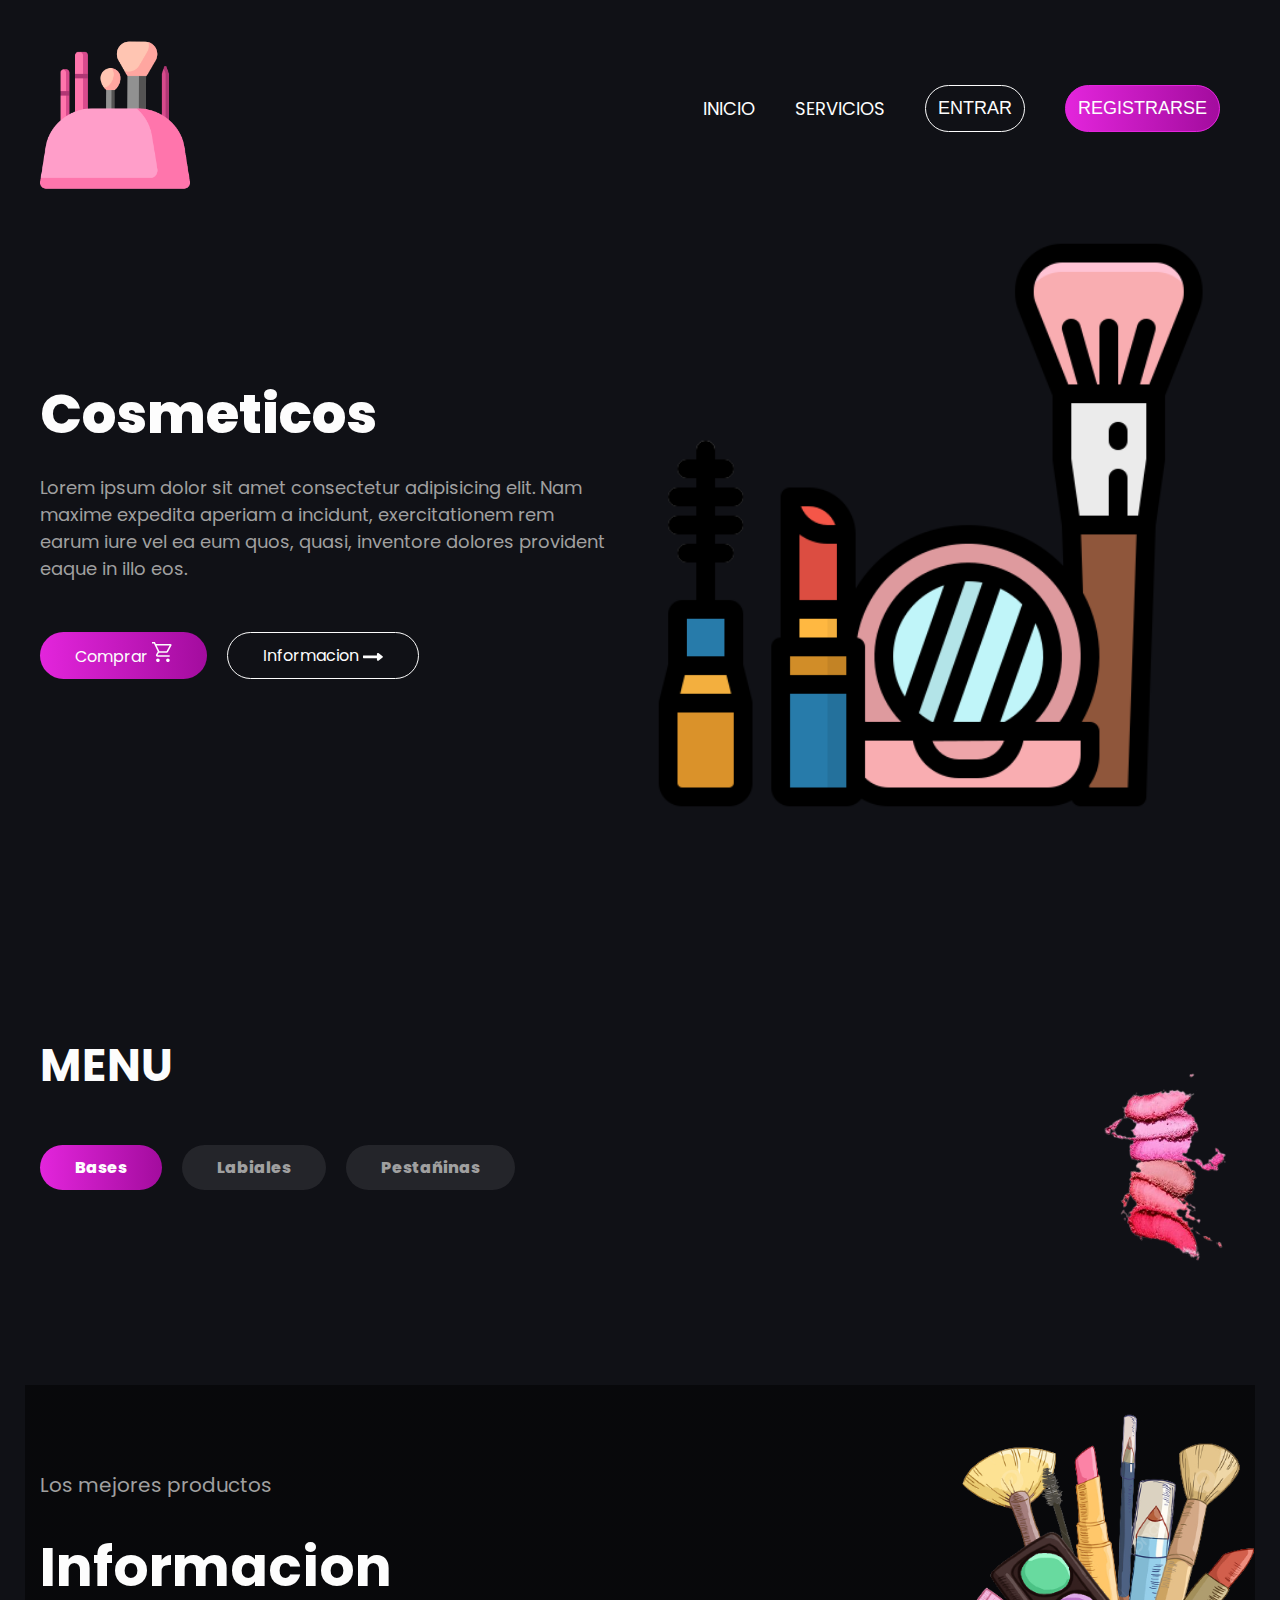
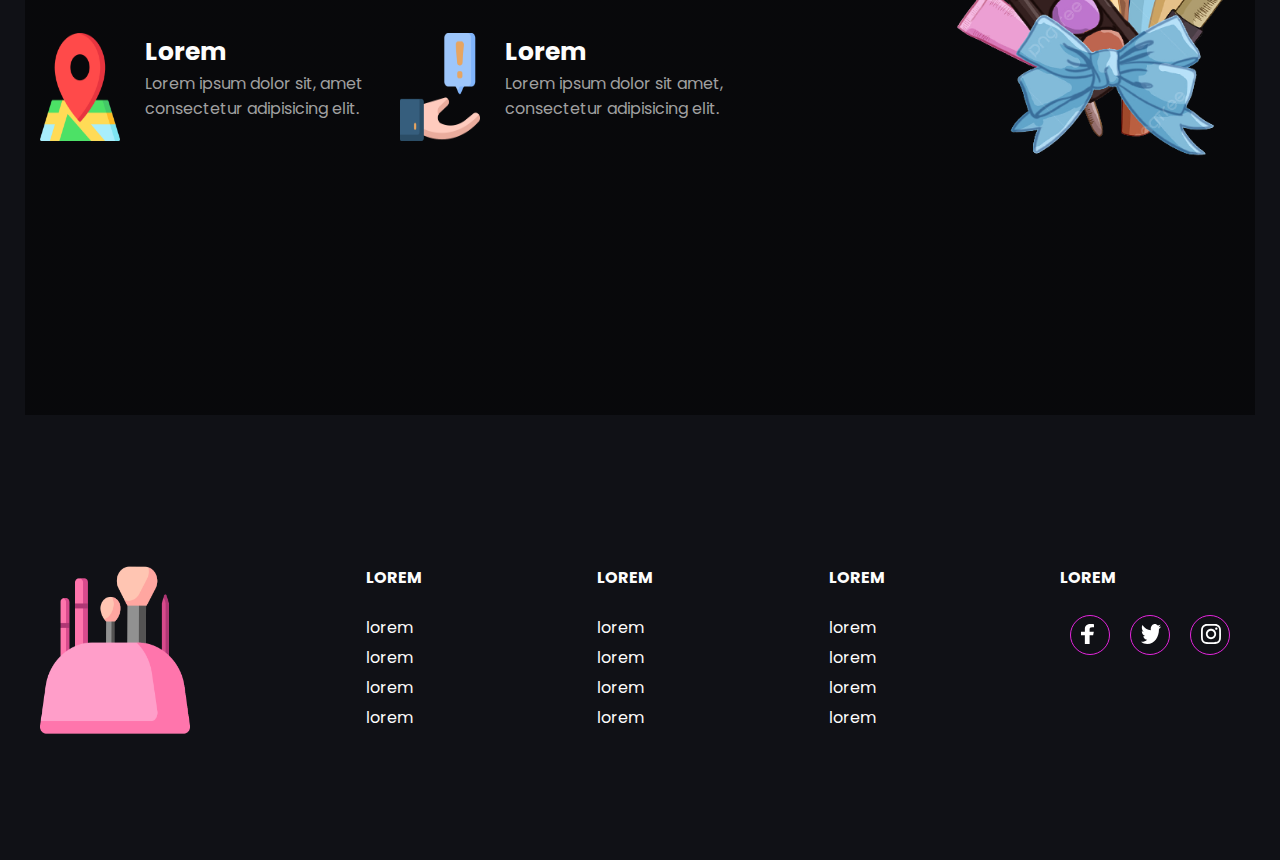
==== index.html @ 81148e4e "Cambio de carpetas" ====
<!DOCTYPE html>
<html lang="en">
<head>
    <meta charset="UTF-8">
    <meta http-equiv="X-UA-Compatible" content="IE=edge">
    <meta name="viewport" content="width=device-width, initial-scale=1.0">
    <link rel="stylesheet" href="css/style.css">
    <link rel="shortcut icon" href="img/icono.ico" type="image/x-icon">
    <title>Cosmeticos</title>
</head>
<body>
    <header>
        <div class="menu container">
            <a href="#"><img src="img/logo.png" class="logo" alt="logo"></a>
            <input type="checkbox" id="menu"/>
            <label for="menu"><img src="img/menu.png" class="menu-icono" alt=""></label>
            <nav class="navbar">
                <ul>
                    <li><a href="#">Inicio</a></li>
                    <li><a href="#">Servicios</a></li>
                    <li><a href="#"><button class="entrar">Entrar</button></a></li>
                    <li><a href="#"></a><button class="registro">Registrarse</button></a></li>
                    <!--
                    <li><a href="#">Productos</a></li>
                    <li><a href="#">Contacto</a></l
                    -->
                    
                </ul>
            </nav>
        </div>

        <div class="header-content container">
            <div class="header-txt">
                <h1>Cosmeticos</h1>
                <p>
                    Lorem ipsum dolor sit amet consectetur adipisicing elit. 
                    Nam maxime expedita aperiam a incidunt, exercitationem rem earum iure vel ea eum quos, quasi, 
                    inventore dolores provident eaque in illo eos.
                </p>
                <div class="botones">
                    <a href="#" class="btn-1">Comprar <img class="icon" src="img/car.svg" alt="icon"></a>
                    <a href="#" class="btn-2">Informacion <img class="icon" src="img/arrow.svg" alt="icon"></a>
                </div>
            </div>

            <div class="header-img">
                <img src="img/img-1.png" class="principal" alt="principal">
            </div>
        </div>
    </header>

    <main class="product-menu">

        <div class="container">

            <div class="product">

                <h2 class="title">Menu</h2>
                <!--hoja-->
                <img class="sombras" src="img/sombras.png" alt=""> 

            </div>

            <div class="menu-nav">
                <div id="pro1" class="tab active">Bases</div>
                <div id="pro2" class="tab">Labiales</div>
                <div id="pro3" class="tab">Pestañinas</div>
            </div>

            <div class="pro1 tab-content">
                <div class="box-container-1">

                    <div class="box-1">
                        <div class="image">
                            <img src="img/base.png" alt="">
                        </div>
                        <div class="content">
                            <h3>Base</h3>
                            <p>Lorem ipsum, dolor sit amet consectetur adipisicing elit. Culpa, fugiat nulla corrupti reprehenderit minima exercitationem excepturi omnis asperiores necessitatibus, optio unde quos magni neque eum est aspernatur dignissimos consequatur ipsum!

                            </p>
                            <div class="icons">
                                <span class="price">$15.00</span>
                                <span class="buy"><img src="img/car.svg" alt=""></span>
                            </div>
                        </div>
                    </div>

                    <div class="box-1">
                        <div class="image">
                            <img src="img/base.png" alt="">
                        </div>
                        <div class="content">
                            <h3>Base</h3>
                            <p>Lorem ipsum, dolor sit amet consectetur adipisicing elit. Culpa, fugiat nulla corrupti reprehenderit minima exercitationem excepturi omnis asperiores necessitatibus, optio unde quos magni neque eum est aspernatur dignissimos consequatur ipsum!

                            </p>
                            <div class="icons">
                                <span class="price">$15.00</span>
                                <span class="buy"><img src="img/car.svg" alt=""></span>
                            </div>
                        </div>
                    </div>

                    <div class="box-1">
                        <div class="image">
                            <img src="img/base.png" alt="">
                        </div>
                        <div class="content">
                            <h3>Base</h3>
                            <p>Lorem ipsum, dolor sit amet consectetur adipisicing elit. Culpa, fugiat nulla corrupti reprehenderit minima exercitationem excepturi omnis asperiores necessitatibus, optio unde quos magni neque eum est aspernatur dignissimos consequatur ipsum!

                            </p>
                            <div class="icons">
                                <span class="price">$15.00</span>
                                <span class="buy"><img src="img/car.svg" alt=""></span>
                            </div>
                        </div>
                    </div>

                    <div class="box-1">
                        <div class="image">
                            <img src="img/base.png" alt="">
                        </div>
                        <div class="content">
                            <h3>Base</h3>
                            <p>Lorem ipsum, dolor sit amet consectetur adipisicing elit. Culpa, fugiat nulla corrupti reprehenderit minima exercitationem excepturi omnis asperiores necessitatibus, optio unde quos magni neque eum est aspernatur dignissimos consequatur ipsum!

                            </p>
                            <div class="icons">
                                <span class="price">$15.00</span>
                                <span class="buy"><img src="img/car.svg" alt=""></span>
                            </div>
                        </div>
                    </div>

                    <div class="box-1">
                        <div class="image">
                            <img src="img/base.png" alt="">
                        </div>
                        <div class="content">
                            <h3>Base</h3>
                            <p>Lorem ipsum, dolor sit amet consectetur adipisicing elit. Culpa, fugiat nulla corrupti reprehenderit minima exercitationem excepturi omnis asperiores necessitatibus, optio unde quos magni neque eum est aspernatur dignissimos consequatur ipsum!

                            </p>
                            <div class="icons">
                                <span class="price">$15.00</span>
                                <span class="buy"><img src="img/car.svg" alt=""></span>
                            </div>
                        </div>
                    </div>

                    <div class="box-1">
                        <div class="image">
                            <img src="img/base.png" alt="">
                        </div>
                        <div class="content">
                            <h3>Base</h3>
                            <p>Lorem ipsum, dolor sit amet consectetur adipisicing elit. Culpa, fugiat nulla corrupti reprehenderit minima exercitationem excepturi omnis asperiores necessitatibus, optio unde quos magni neque eum est aspernatur dignissimos consequatur ipsum!

                            </p>
                            <div class="icons">
                                <span class="price">$15.00</span>
                                <span class="buy"><img src="img/car.svg" alt=""></span>
                            </div>
                        </div>
                    </div>

                    <div class="box-1">
                        <div class="image">
                            <img src="img/base.png" alt="">
                        </div>
                        <div class="content">
                            <h3>Base</h3>
                            <p>Lorem ipsum, dolor sit amet consectetur adipisicing elit. Culpa, fugiat nulla corrupti reprehenderit minima exercitationem excepturi omnis asperiores necessitatibus, optio unde quos magni neque eum est aspernatur dignissimos consequatur ipsum!

                            </p>
                            <div class="icons">
                                <span class="price">$15.00</span>
                                <span class="buy"><img src="img/car.svg" alt=""></span>
                            </div>
                        </div>
                    </div>

                    <div class="box-1">
                        <div class="image">
                            <img src="img/base.png" alt="">
                        </div>
                        <div class="content">
                            <h3>Base</h3>
                            <p>Lorem ipsum, dolor sit amet consectetur adipisicing elit. Culpa, fugiat nulla corrupti reprehenderit minima exercitationem excepturi omnis asperiores necessitatibus, optio unde quos magni neque eum est aspernatur dignissimos consequatur ipsum!

                            </p>
                            <div class="icons">
                                <span class="price">$15.00</span>
                                <span class="buy"><img src="img/car.svg" alt=""></span>
                            </div>
                        </div>
                    </div>

                    <div class="box-1">
                        <div class="image">
                            <img src="img/base.png" alt="">
                        </div>
                        <div class="content">
                            <h3>Base</h3>
                            <p>Lorem ipsum, dolor sit amet consectetur adipisicing elit. Culpa, fugiat nulla corrupti reprehenderit minima exercitationem excepturi omnis asperiores necessitatibus, optio unde quos magni neque eum est aspernatur dignissimos consequatur ipsum!

                            </p>
                            <div class="icons">
                                <span class="price">$15.00</span>
                                <span class="buy"><img src="img/car.svg" alt=""></span>
                            </div>
                        </div>
                    </div>
                </div>
                <div class="load-more-center">
                    <div class="load-more" id="load-more-1">Cargar Mas</div>
                </div>
            </div>

            <div class="pro2 tab-content">
                <div class="box-container-2">
                    <div class="box-2">
                        <div class="image">
                            <img src="img/labial.png" alt="">
                        </div>
                        <div class="content">
                            <h3>Base</h3>
                            <p>Lorem</p>
                            <div class="icons">
                                <span class="price">115.00</span>
                                <span class="buy"><img src="img/car.svg" alt=""></span>
                            </div>
                        </div>
                    </div>

                    <div class="box-2">
                        <div class="image">
                            <img src="img/labial.png" alt="">
                        </div>
                        <div class="content">
                            <h3>Base</h3>
                            <p>Lorem</p>
                            <div class="icons">
                                <span class="price">115.00</span>
                                <span class="buy"><img src="img/car.svg" alt=""></span>
                            </div>
                        </div>
                    </div>

                    <div class="box-2">
                        <div class="image">
                            <img src="img/labial.png" alt="">
                        </div>
                        <div class="content">
                            <h3>Base</h3>
                            <p>Lorem</p>
                            <div class="icons">
                                <span class="price">115.00</span>
                                <span class="buy"><img src="img/car.svg" alt=""></span>
                            </div>
                        </div>
                    </div>

                    <div class="box-2">
                        <div class="image">
                            <img src="img/labial.png" alt="">
                        </div>
                        <div class="content">
                            <h3>Base</h3>
                            <p>Lorem</p>
                            <div class="icons">
                                <span class="price">115.00</span>
                                <span class="buy"><img src="img/car.svg" alt=""></span>
                            </div>
                        </div>
                    </div>

                    <div class="box-2">
                        <div class="image">
                            <img src="img/labial.png" alt="">
                        </div>
                        <div class="content">
                            <h3>Base</h3>
                            <p>Lorem</p>
                            <div class="icons">
                                <span class="price">115.00</span>
                                <span class="buy"><img src="img/car.svg" alt=""></span>
                            </div>
                        </div>
                    </div>

                    <div class="box-2">
                        <div class="image">
                            <img src="img/labial.png" alt="">
                        </div>
                        <div class="content">
                            <h3>Base</h3>
                            <p>Lorem</p>
                            <div class="icons">
                                <span class="price">115.00</span>
                                <span class="buy"><img src="img/car.svg" alt=""></span>
                            </div>
                        </div>
                    </div>

                    <div class="box-2">
                        <div class="image">
                            <img src="img/labial.png" alt="">
                        </div>
                        <div class="content">
                            <h3>Base</h3>
                            <p>Lorem</p>
                            <div class="icons">
                                <span class="price">115.00</span>
                                <span class="buy"><img src="img/car.svg" alt=""></span>
                            </div>
                        </div>
                    </div>

                    <div class="box-2">
                        <div class="image">
                            <img src="img/labial.png" alt="">
                        </div>
                        <div class="content">
                            <h3>Base</h3>
                            <p>Lorem</p>
                            <div class="icons">
                                <span class="price">115.00</span>
                                <span class="buy"><img src="img/car.svg" alt=""></span>
                            </div>
                        </div>
                    </div>

                    <div class="box-2">
                        <div class="image">
                            <img src="img/labial.png" alt="">
                        </div>
                        <div class="content">
                            <h3>Base</h3>
                            <p>Lorem</p>
                            <div class="icons">
                                <span class="price">115.00</span>
                                <span class="buy"><img src="img/car.svg" alt=""></span>
                            </div>
                        </div>
                    </div>

                </div>
                <div class="load-more-center">
                    <div class="load-more" id="load-more-2">Cargar Mas</div>
                </div>
            </div>

            <div class="pro3 tab-content">
                <div class="box-container-3">
                    <div class="box-3">
                        <div class="image">
                            <img src="img/pestanina.png" alt="">
                        </div>
                        <div class="content">
                            <h3>Base</h3>
                            <p>Lorem</p>
                            <div class="icons">
                                <span class="price">115.00</span>
                                <span class="buy"><img src="img/car.svg" alt=""></span>
                            </div>
                        </div>
                    </div>

                    <div class="box-3">
                        <div class="image">
                            <img src="img/pestanina.png" alt="">
                        </div>
                        <div class="content">
                            <h3>Base</h3>
                            <p>Lorem</p>
                            <div class="icons">
                                <span class="price">115.00</span>
                                <span class="buy"><img src="img/car.svg" alt=""></span>
                            </div>
                        </div>
                    </div>

                    <div class="box-3">
                        <div class="image">
                            <img src="img/pestanina.png" alt="">
                        </div>
                        <div class="content">
                            <h3>Base</h3>
                            <p>Lorem</p>
                            <div class="icons">
                                <span class="price">115.00</span>
                                <span class="buy"><img src="img/car.svg" alt=""></span>
                            </div>
                        </div>
                    </div>

                    <div class="box-3">
                        <div class="image">
                            <img src="img/pestanina.png" alt="">
                        </div>
                        <div class="content">
                            <h3>Base</h3>
                            <p>Lorem</p>
                            <div class="icons">
                                <span class="price">115.00</span>
                                <span class="buy"><img src="img/car.svg" alt=""></span>
                            </div>
                        </div>
                    </div>

                    <div class="box-3">
                        <div class="image">
                            <img src="img/pestanina.png" alt="">
                        </div>
                        <div class="content">
                            <h3>Base</h3>
                            <p>Lorem</p>
                            <div class="icons">
                                <span class="price">115.00</span>
                                <span class="buy"><img src="img/car.svg" alt=""></span>
                            </div>
                        </div>
                    </div>

                    <div class="box-3">
                        <div class="image">
                            <img src="img/pestanina.png" alt="">
                        </div>
                        <div class="content">
                            <h3>Base</h3>
                            <p>Lorem</p>
                            <div class="icons">
                                <span class="price">115.00</span>
                                <span class="buy"><img src="img/car.svg" alt=""></span>
                            </div>
                        </div>
                    </div>

                    <div class="box-3">
                        <div class="image">
                            <img src="img/pestanina.png" alt="">
                        </div>
                        <div class="content">
                            <h3>Base</h3>
                            <p>Lorem</p>
                            <div class="icons">
                                <span class="price">115.00</span>
                                <span class="buy"><img src="img/car.svg" alt=""></span>
                            </div>
                        </div>
                    </div>

                    <div class="box-3">
                        <div class="image">
                            <img src="img/pestanina.png" alt="">
                        </div>
                        <div class="content">
                            <h3>Base</h3>
                            <p>Lorem</p>
                            <div class="icons">
                                <span class="price">115.00</span>
                                <span class="buy"><img src="img/car.svg" alt=""></span>
                            </div>
                        </div>
                    </div>

                    <div class="box-3">
                        <div class="image">
                            <img src="img/pestanina.png" alt="">
                        </div>
                        <div class="content">
                            <h3>Base</h3>
                            <p>Lorem</p>
                            <div class="icons">
                                <span class="price">115.00</span>
                                <span class="buy"><img src="img/car.svg" alt=""></span>
                            </div>
                        </div>
                    </div>
                </div>

                <div class="load-more-center">
                    <div class="load-more" id="load-more-3">Cargar Mas</div>
                </div>

            </div>
        </div>
    </main>
    <section class="info">

        <div class="info-content container">

            <div class="info-txt">
                <p>Los mejores productos</p>
                <h2>Informacion</h2>

                <div class="info-sec">
                    
                    <div class="info-1">
                        <img class="img-info" src="img/mapa.png" alt="">
                        <div class="info-2">
                            <h3>Lorem</h3>
                            <p>Lorem ipsum dolor sit, amet consectetur adipisicing elit.</p>
                        </div>
                    </div>

                    <div class="info-1">
                        <img class="img-info" src="img/informacion.png" alt="">
                        <div class="info-2">
                            <h3>Lorem</h3>
                            <p>Lorem ipsum dolor sit amet, consectetur adipisicing elit. </p>
                        </div>
                    </div>
                </div>

            </div>

            <div class="info-img">
                <img src="img/info.png" alt="">

            </div>
        </div>

    </section>

    <footer class="footer container">

         <img class="logo-2" src="img/logo.png" alt="">

        <div class="links">
            <h4>Lorem</h4>
            <ul>
                <li><a href="#">lorem</a></li>
                <li><a href="#">lorem</a></li>
                <li><a href="#">lorem</a></li>
                <li><a href="#">lorem</a></li>
            </ul>
        </div>

        <div class="links">
            <h4>Lorem</h4>
            <ul>
                <li><a href="#">lorem</a></li>
                <li><a href="#">lorem</a></li>
                <li><a href="#">lorem</a></li>
                <li><a href="#">lorem</a></li>
            </ul>
        </div>

        <div class="links">
            <h4>Lorem</h4>
            <ul>
                <li><a href="#">lorem</a></li>
                <li><a href="#">lorem</a></li>
                <li><a href="#">lorem</a></li>
                <li><a href="#">lorem</a></li>
            </ul>
        </div>

        <div class="links">
            <h4>Lorem</h4>

            <div class="socials">
                <a href="#">
                    <div class="social">
                        <img src="img/s1.svg" alt="">
                    </div>
                </a>
                <a href="#">
                    <div class="social">
                        <img src="img/s2.svg" alt="">
                    </div>
                </a>
                <a href="#">
                    <div class="social">
                        <img src="img/s3.svg" alt="">
                    </div>
                </a>
            </div>
        </div>

    </footer>
    
    <script src="script.js"></script>
</body>
</html>
---- css/style.css ----
@import url('https://fonts.googleapis.com/css2?family=Poppins:wght@400;500;600;700;800&display=swap');

*{
    margin:0;
    padding: 0;
    box-sizing: border-box;
    text-decoration: none;
}

body{
    font-family: 'Poppins', sans-serif;
    background-color: #101116;
    margin: 25px;
}
header {
    background-image: url(img/bg.jpg);
    background-position: center center;
    background-repeat: no-repeat;
    background-size: cover;
}

.container {
    max-width: 1200px;
    margin: 0 auto;
}

.menu {
    position: absolute;
    top: 20px;
    left: 0;
    right: 0;
    display: flex;
    align-items: center;
    justify-content: space-between;
    z-index: 1000;
}

.logo {
    width: 150px;
    margin-top: 20px;
}

.menu .navbar ul {
    display: flex;
    align-items: center;
    list-style: none;
}

.menu .navbar ul li {
    padding: 20px;
    position: relative;
    float: left;
}

.menu .navbar ul li a {
    font-size: 18px;
    color: #fdfdfd;
    display: block;
    text-transform: uppercase;
}

.entrar{
    background-color: transparent;
    border: 1px solid #fdfdfd;
    color: #fdfdfd;
    font-size:  18px;
    padding: 12px;
    border-radius: 25px;
    text-transform: uppercase;
}

.entrar:hover{
    border: 1px solid #e325dc;
    cursor: pointer;
}
.registro {
    background:linear-gradient(90deg, #e325dc 0%, #a30c9e 100%);;
    border: 1px solid #e325dc;
    color: #fdfdfd;
    font-size:  18px;
    padding: 12px;
    border-radius: 25px;
    text-transform: uppercase;
}

.registro:hover{
    color: #334;
    cursor: pointer;
    background: linear-gradient(90deg, #8d1a89 0%, #f8b2f6);
}

.registro {
    background-color: #e325dc;
    border: 1px solid #e325dc;
    color: #fdfdfd;
    font-size:  18px;
    padding: 12px;
    border-radius: 25px;
    text-transform: uppercase;
}

.menu .navbar ul li a:hover {
    color:  #e325dc;
}

#menu {
    display: none;
}

.menu-icono {
    width: 25px;
}

.menu label {
    cursor: pointer;
    display: none;
}

.header-content {
    display: flex;
    align-items: center;
    padding: 200px 0 150px 0;
}

.header-txt {
    width: 50%;
    padding-right: 25px;
}

.header-txt h1 {
    font-size:55px;
    line-height: 70px;
    font-weight: 800;
    color: #fdfdfd;
    margin-bottom: 25px;
}

.header-txt p {
    font-size: 18px;
    color: #a0a0a0;
}

.header-img {
    width: 50%;
}

.principal {
    width: 100%;
}

.botones {
    display: flex;
    margin-top: 50px;
}

.btn-1 {
    display: inline-block;
    background: linear-gradient(90deg, #e325dc 0%, #a30c9e 100%);
    padding: 10px 35px;
    margin-right: 20px;
    color: #fdfdfd;
    border-radius: 25px;
}

.btn-2 {
    display: inline-block;
    border: 1px solid #fdfdfd;
    padding: 10px 35px;
    margin-right: 20px;
    color: #fdfdfd;
    border-radius: 25px;
}

.btn-1:hover {
    background: linear-gradient(90deg, #8d1a89 0%, #f8b2f6);
}

.btn-2:hover{
    border: 1px solid #e325dc;
}

.icon {
    width: 20px;
}

.product-menu{
    padding: 50px 0 150px 0;
}

.title {
    color: #fdfdfd;
    font-size: 45px;
    text-transform: uppercase;
    margin-bottom: 45px;
}

.product {
    display: flex;
    position: relative;
}

.sombras {
    right: 0;
    position:absolute;
    bottom: -130px;
    width: 150px;
    z-index: 10000;
}

.menu-nav {
    display: flex;
    margin-bottom: 45px;
}

.tab {
    margin-right: 20px;
    text-align: center;
    padding: 10px 35px;
    border-radius:25px;
    color: #a0a0a0;
    font-size: 16px;
    font-weight: 800;
    background-color: #24252a;
    cursor: pointer;

}

.tab.active{
    background: linear-gradient(90deg, #e325dc 0%, #a30c9e 100%);
    color: #fdfdfd;
}

.tab .active::after{
    content:"";
    position: absolute;
    width: 100%;
}

.tab-content {
    display: none;
}

.tab-content.visible {
    display: initial;
}

.box-container-1,
.box-container-2,
.box-container-3{
    display: grid;
    grid-template-columns: repeat(auto-fit, minmax(250px, 1fr));
    gap:20px;
}

.box-1,
.box-2,
.box-3{
    background-image: url(img/bg-p.jpg);
    background-position: center center;
    background-repeat: no-repeat;
    background-size: cover;
    padding: 20px;
    border-radius: 5px;
    z-index: 1000;
    box-shadow: 0  5px 10px rgba(0,0,0,0.2);
    display: none;
}

.box-1:nth-child(1),
.box-1:nth-child(2),
.box-1:nth-child(3),
.box-1:nth-child(4){
    display: inline-block;
}

.box-2:nth-child(1),
.box-2:nth-child(2),
.box-2:nth-child(3),
.box-2:nth-child(4){
    display: inline-block;
}

.box-3:nth-child(1),
.box-3:nth-child(2),
.box-3:nth-child(3),
.box-3:nth-child(4){
    display: inline-block;
}

.image {
    margin-bottom: 20px;
    text-align: center;
}

.image img{
    width: 180px;
}

.content h3{
    font-size: 20px;
    color: #fdfdfd;
}

.content p{
    font-size: 15px;
    color: #a0a0a0;
    line-height: 2;
    font-size: 15px;
    padding: 15px 0;
}

.btn {
    display: inline-block;
    padding: 10px 30px;
    border: 1px solid #334;
    color:#334;
    font-size: 16px;
}

.btn:hover{
    background-color: rgb(220, 20, 60);
    border-color: rgb(220, 20, 60);
    color: #fdfdfd;
}

.icons {
    display: flex;
    align-items: center;
    justify-content: space-between;

    margin-top: 20px;
    padding-top: 15px;
    border-top: 1px solid #334;
}

.price {
    font-size: 14px;
    color: #a0a0a0;
}

.buy {
    padding: 1px 15px 00px 15px;
    border-radius: 15px;
    background: linear-gradient(90deg, #95b52c 0%, #586e25 100%);
}

.buy img{
    width: 15px;
}
.load-more-center{
    display: flex;
    justify-content: center;
}

.load-more {
    margin-top: 50px;
    display: inline-block;
    padding: 13px 35px;
    border-radius: 25px;
    border: 1px solid #a0a0a0;
    color: #a0a0a0;
    font-size: 16px;
    cursor: pointer;
}

.load-more:hover{
    background:linear-gradient(90deg, #e325dc 0%, #a30c9e 100%);
    border-color: rgb(220, 20, 60);
    color: #fdfdfd;
}

.info {
    background-image: linear-gradient(rgba(0,0,0,0.5), rgba(0,0,0,0.5)), url(img/bg-info.jpg);
    background-position: center center;
    background-repeat: no-repeat;
    background-size: cover;
    height: 70vh;

}

.info-content {
    display: flex;
    position: relative;
}

.info-txt {
    width: 60%;
    margin-top: 85px;
}

.info-txt h2{
    color: #fdfdfd;
    font-size: 55px;
    margin-bottom: 25px;
}

.info-txt p{
    font-size: 20px;
    color: #a0a0a0;
    margin-bottom: 25px;
}

.info-sec {
    display: flex;
}

.info-1{
    display: flex;
}

.info-1 img {
    width: 80px;
}

.info-2 {
    margin-left: 25px;
}

.info-2 h3 {
    color: #fdfdfd;
    font-size: 25px;
}

.info-2 p {
    color: #a0a0a0;
    font-size: 16px;
}

.img-info{
    width: 10vw;
    height: 12vh;
}

.info-img {
    position: absolute;
    right: -60px;
    top: 0px;
}

.info-img img{
    width: 30vw;
}

.footer {
    padding: 150px 0 100px 0;
    display: flex;
    justify-content: space-between;
}

.logo-2 {
    width: 150px;
}

.links h4 {
    color: #fdfdfd;
    text-transform: uppercase;
    margin-bottom: 25px;
}

.links ul{
    list-style: none;
}

.links ul li a {
    color: #fdfdfd;
    font-size: 16px;
    margin-bottom: 5px;
    display: inline-block;
}

.socials {
    display: flex;
}

.social {
    margin: 0 10px;
    height: 40px;
    width: 40px;
    border: 1px solid #e325dc;
    border-radius: 50%;
}

.social:hover {
    background-color: #a30c9e;
}

.social img {
    margin: 8px 0 0 10px;
}

@media only screen and (max-width: 640px) {

    body {
        margin: 0;
    }

    .menu {
        display: flex;
        justify-content: space-around
    }

    .menu label {
        display: initial;
    }

    .menu .navbar {
        position: absolute;
        top: 100%;
        left: 0;
        right: 0;
        background-color: #e325dc;
        display: none;
    }

    .menu .navbar ul li {
        width: 100%;
    }

    .menu .navbar ul li a:hover {
        color: #a0a0a0;
    }


    #menu:checked ~ .navbar{
        display: initial;
    }

    .header-content{
        flex-direction: column;
        padding: 180px 30px 30px 30px;
    }

    .header-txt{
        width: 100%;
        padding: 0;
        text-align: center;
    }

    .header-txt h1{
        padding-top: 20px;
        font-size: 40px;
    }

    .botones {
        flex-direction: column;
        align-items: center;
    }

    .btn-1{
        margin: 0 0 20px 0;
    }

    .btn-2{
        margin: 0 0 20px 0;
    }
    
    .header-img{
        width: 100%;
        margin-top: 45px;
    }

    .product-menu{
        padding: 30px;
    }

    .product {
        display: flex;
        justify-content: center;
        margin: 0;
        padding: 0;
    }

    .product h2{
        margin: 30px
    }

    .sombras{
        display: none;
    }

    .menu-nav{
        flex-direction: column;
        align-items: center;
        margin-bottom: 30px;
    }

    .tab{
        margin: 10px;
    }

    .box-container{
        grid-template-columns: 1fr;
    }

    .box .image {
        height: 200px;
    }

    .info {
        padding: 30px;
        height: 100vh;
    }

    .info-txt h2{
        font-size: 40px;
    }

    .info-content{
        flex-direction: column;
        align-items: center;
        text-align: center;
    }

    .info-txt{
        width: 100%;
        margin-top: 0;
    }

    .info-txt p {
        margin-bottom: 5px;
    }

    .info-sec{
        flex-direction: column;
        padding: 0px 20px;
    }

    .info-1{
        flex-direction: column;
        align-items: center;
        padding-top: 15px;
    }

    .info-2{
        margin-top: 10px;
        margin-left: 0;
    }

    .info-img img{
        display: none;
    }


    .socials{
        margin-top: 20px;
        justify-content: center;
    }
    .social img{
        margin: 8px 0 0 0;
    }

    .footer {
        padding: 30px;
        flex-direction: column;
        align-items: center;
        text-align: center;
        display: flex;
        flex-wrap: wrap;
    }

    .links h4 {
        margin: 25px 0 10px 0;
    }

}
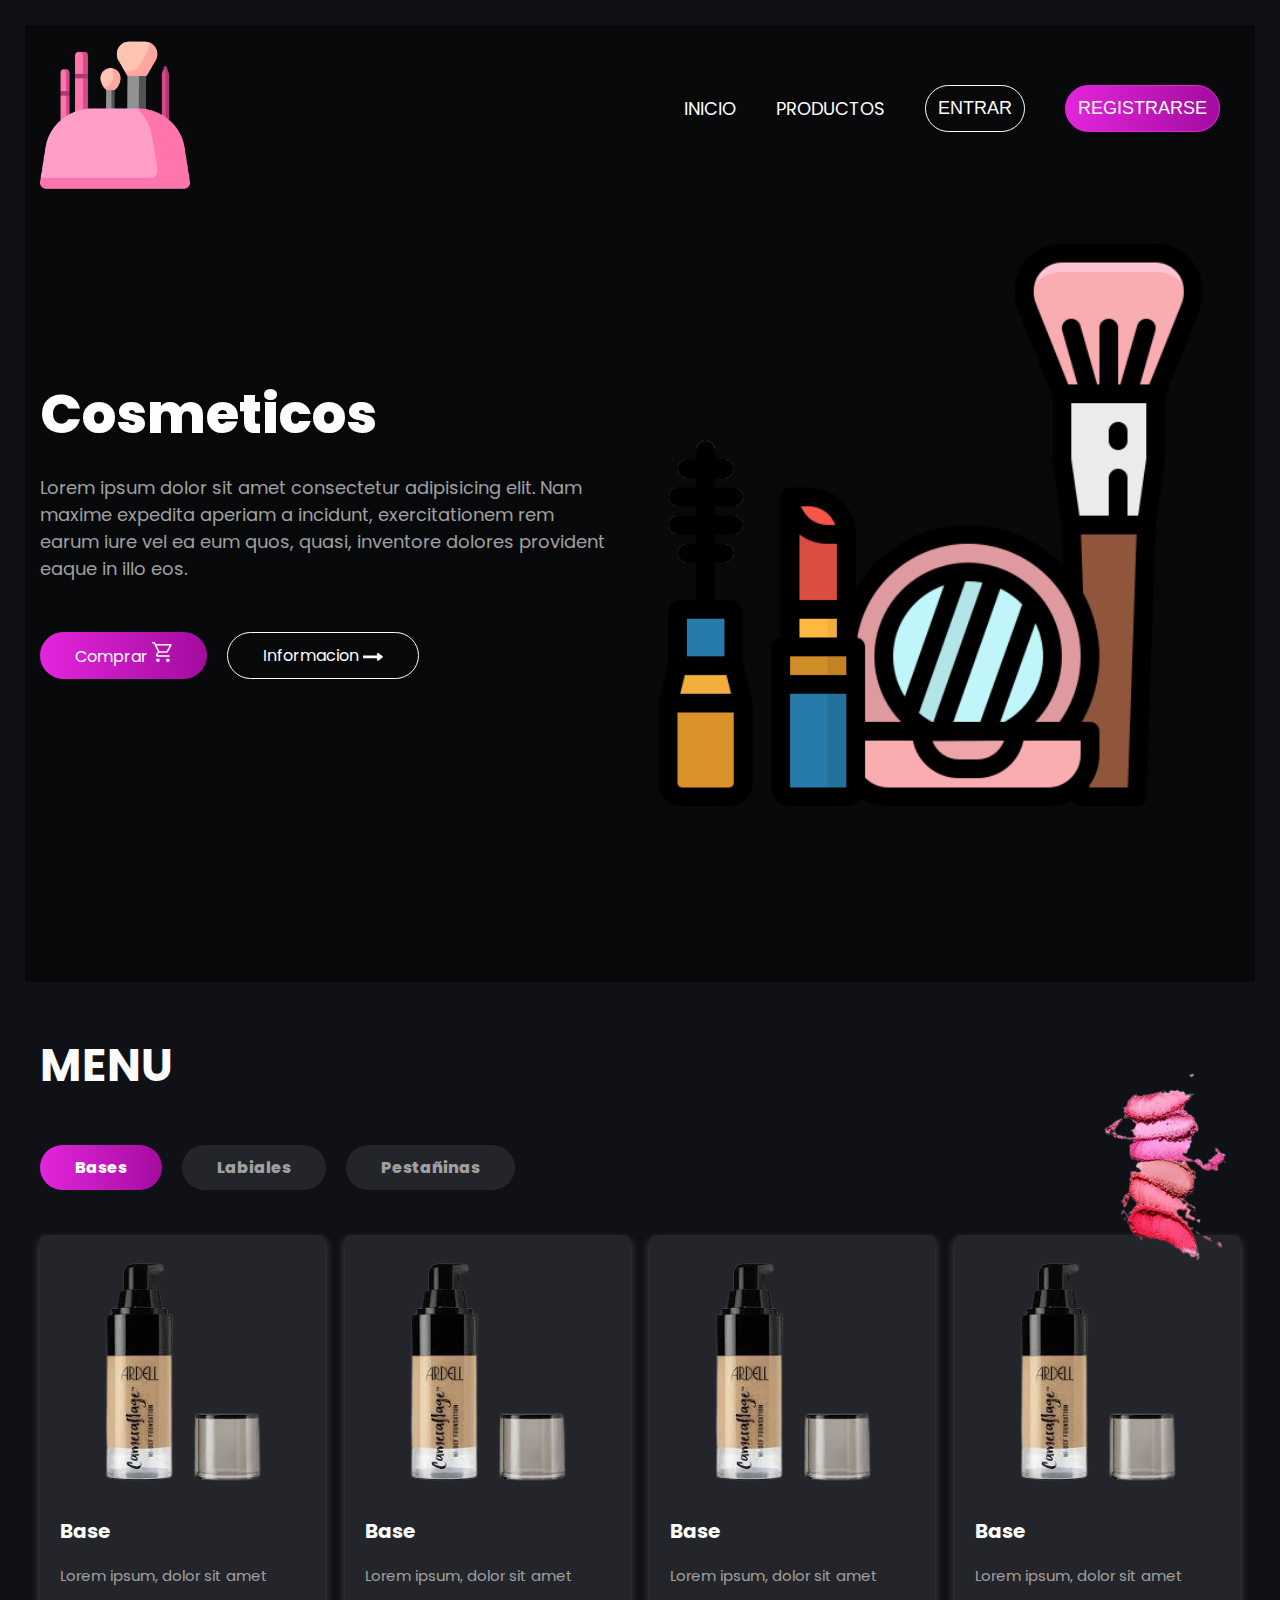
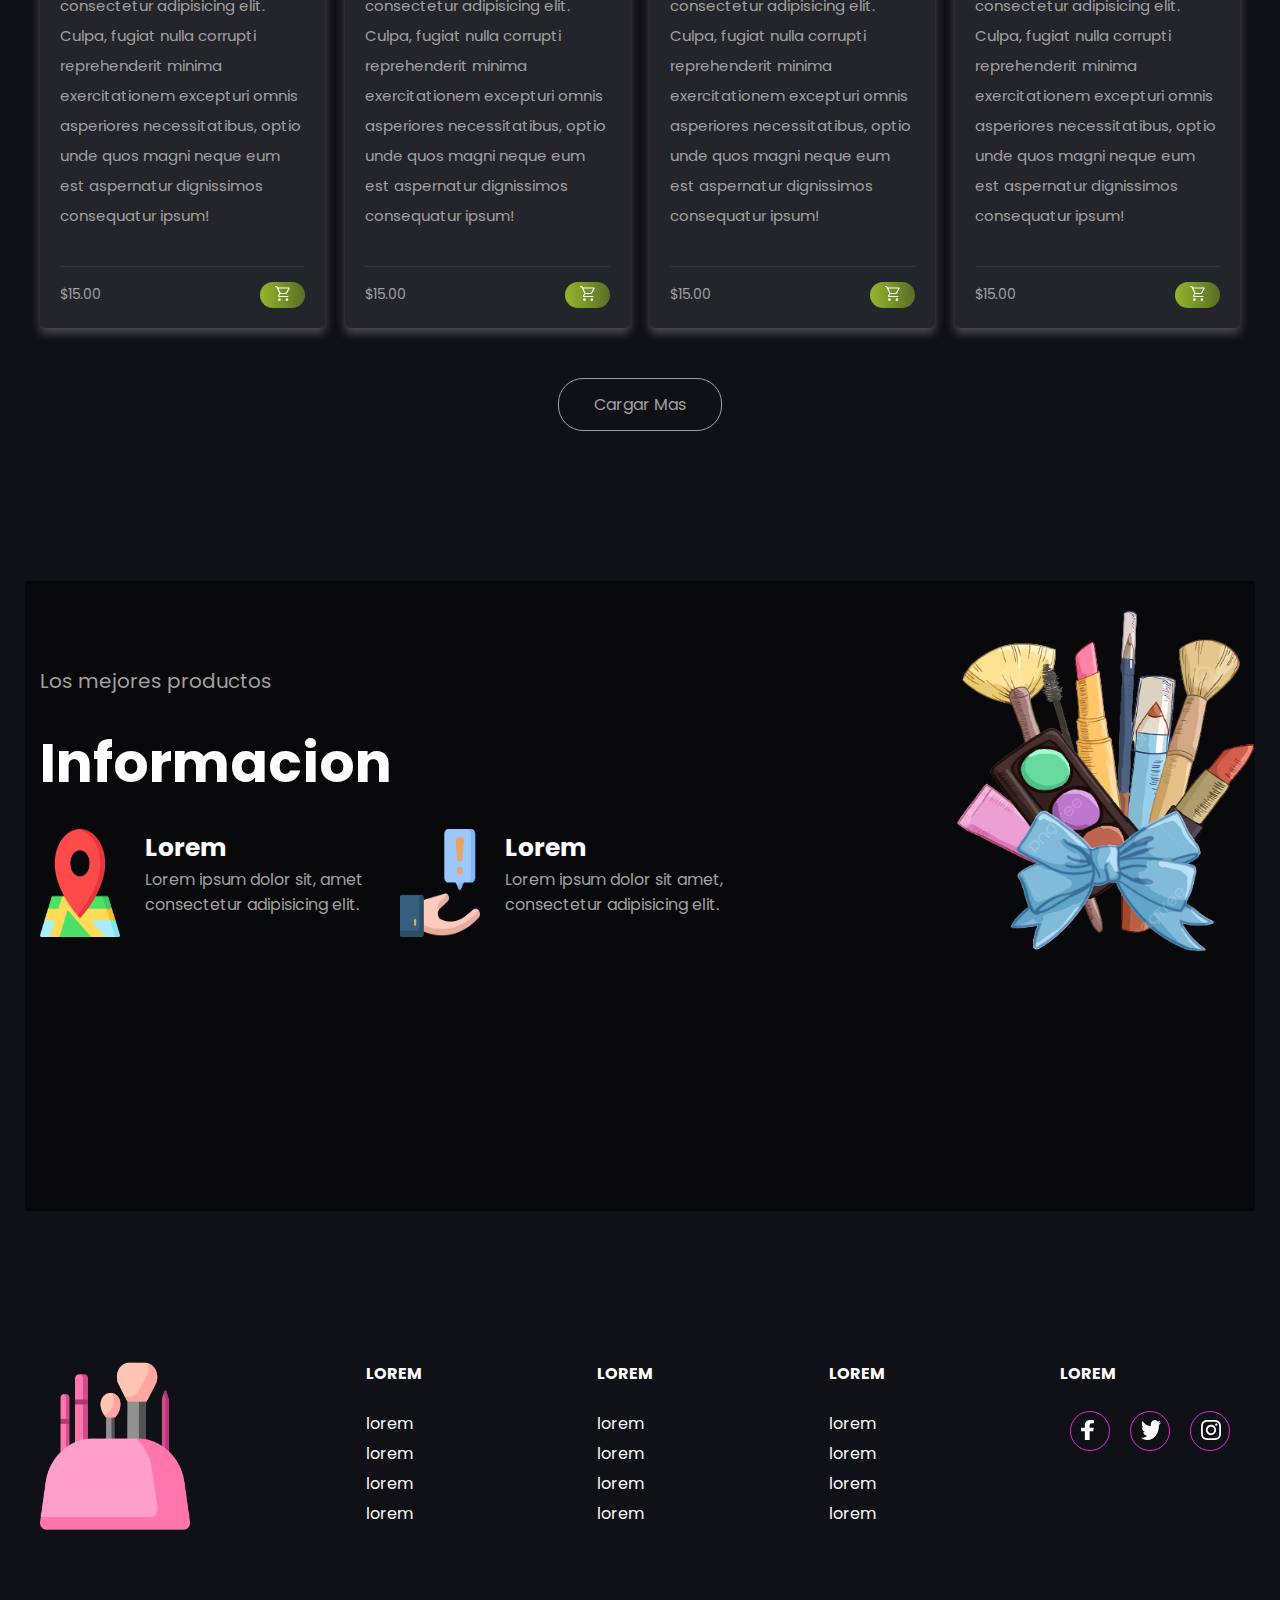
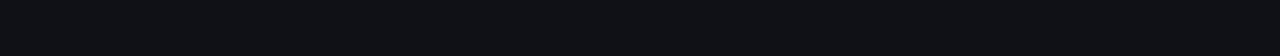
==== commit eaa07a27: "Organizacion de archivos" ====
--- a/index.html
+++ b/index.html
@@ -9,21 +9,17 @@
     <title>Cosmeticos</title>
 </head>
 <body>
-    <header>
+    <header id="inicio">
         <div class="menu container">
             <a href="#"><img src="img/logo.png" class="logo" alt="logo"></a>
             <input type="checkbox" id="menu"/>
             <label for="menu"><img src="img/menu.png" class="menu-icono" alt=""></label>
             <nav class="navbar">
                 <ul>
-                    <li><a href="#">Inicio</a></li>
-                    <li><a href="#">Servicios</a></li>
-                    <li><a href="#"><button class="entrar">Entrar</button></a></li>
-                    <li><a href="#"></a><button class="registro">Registrarse</button></a></li>
-                    <!--
-                    <li><a href="#">Productos</a></li>
-                    <li><a href="#">Contacto</a></l
-                    -->
+                    <li><a href="#inicio">Inicio</a></li>
+                    <li><a href="#productos">Productos</a></li>
+                    <li><a href="login.html"><button class="entrar">Entrar</button></a></li>
+                    <li><a href="signup.html"><button class="registro">Registrarse</button></a></li>
                     
                 </ul>
             </nav>
@@ -49,7 +45,7 @@
         </div>
     </header>
 
-    <main class="product-menu">
+    <main id="productos" class="product-menu">
 
         <div class="container">
 
@@ -584,6 +580,6 @@
 
     </footer>
     
-    <script src="script.js"></script>
+    <script src="js/script.js"></script>
 </body>
 </html>--- a/css/style.css
+++ b/css/style.css
@@ -13,10 +13,7 @@
     margin: 25px;
 }
 header {
-    background-image: url(img/bg.jpg);
-    background-position: center center;
-    background-repeat: no-repeat;
-    background-size: cover;
+    background: linear-gradient(rgba(0,0,0,0.5), rgba(0,0,0,0.5));
 }
 
 .container {
@@ -74,7 +71,7 @@
     cursor: pointer;
 }
 .registro {
-    background:linear-gradient(90deg, #e325dc 0%, #a30c9e 100%);;
+    background:linear-gradient(90deg, #e325dc 0%, #a30c9e 100%);
     border: 1px solid #e325dc;
     color: #fdfdfd;
     font-size:  18px;
@@ -141,6 +138,7 @@
 }
 
 .header-img {
+    z-index: 1000;
     width: 50%;
 }
 
@@ -255,14 +253,11 @@
 .box-1,
 .box-2,
 .box-3{
-    background-image: url(img/bg-p.jpg);
-    background-position: center center;
-    background-repeat: no-repeat;
-    background-size: cover;
+    background-color: #24252a;
     padding: 20px;
     border-radius: 5px;
     z-index: 1000;
-    box-shadow: 0  5px 10px rgba(0,0,0,0.2);
+    box-shadow: 0  5px 10px rgba(150, 135, 135, 0.5);
     display: none;
 }
 
@@ -370,10 +365,7 @@
 }
 
 .info {
-    background-image: linear-gradient(rgba(0,0,0,0.5), rgba(0,0,0,0.5)), url(img/bg-info.jpg);
-    background-position: center center;
-    background-repeat: no-repeat;
-    background-size: cover;
+    background: linear-gradient(rgba(0,0,0,0.5), rgba(0,0,0,0.5));
     height: 70vh;
 
 }
@@ -510,10 +502,21 @@
         right: 0;
         background-color: #e325dc;
         display: none;
+        
+    }
+
+    .registro {
+        background: aliceblue;
+        color: #e325dc;
+        border: aliceblue;
     }
 
     .menu .navbar ul li {
         width: 100%;
+    }
+
+    .menu .navbar ul {
+        flex-direction: column;
     }
 
     .menu .navbar ul li a:hover {
